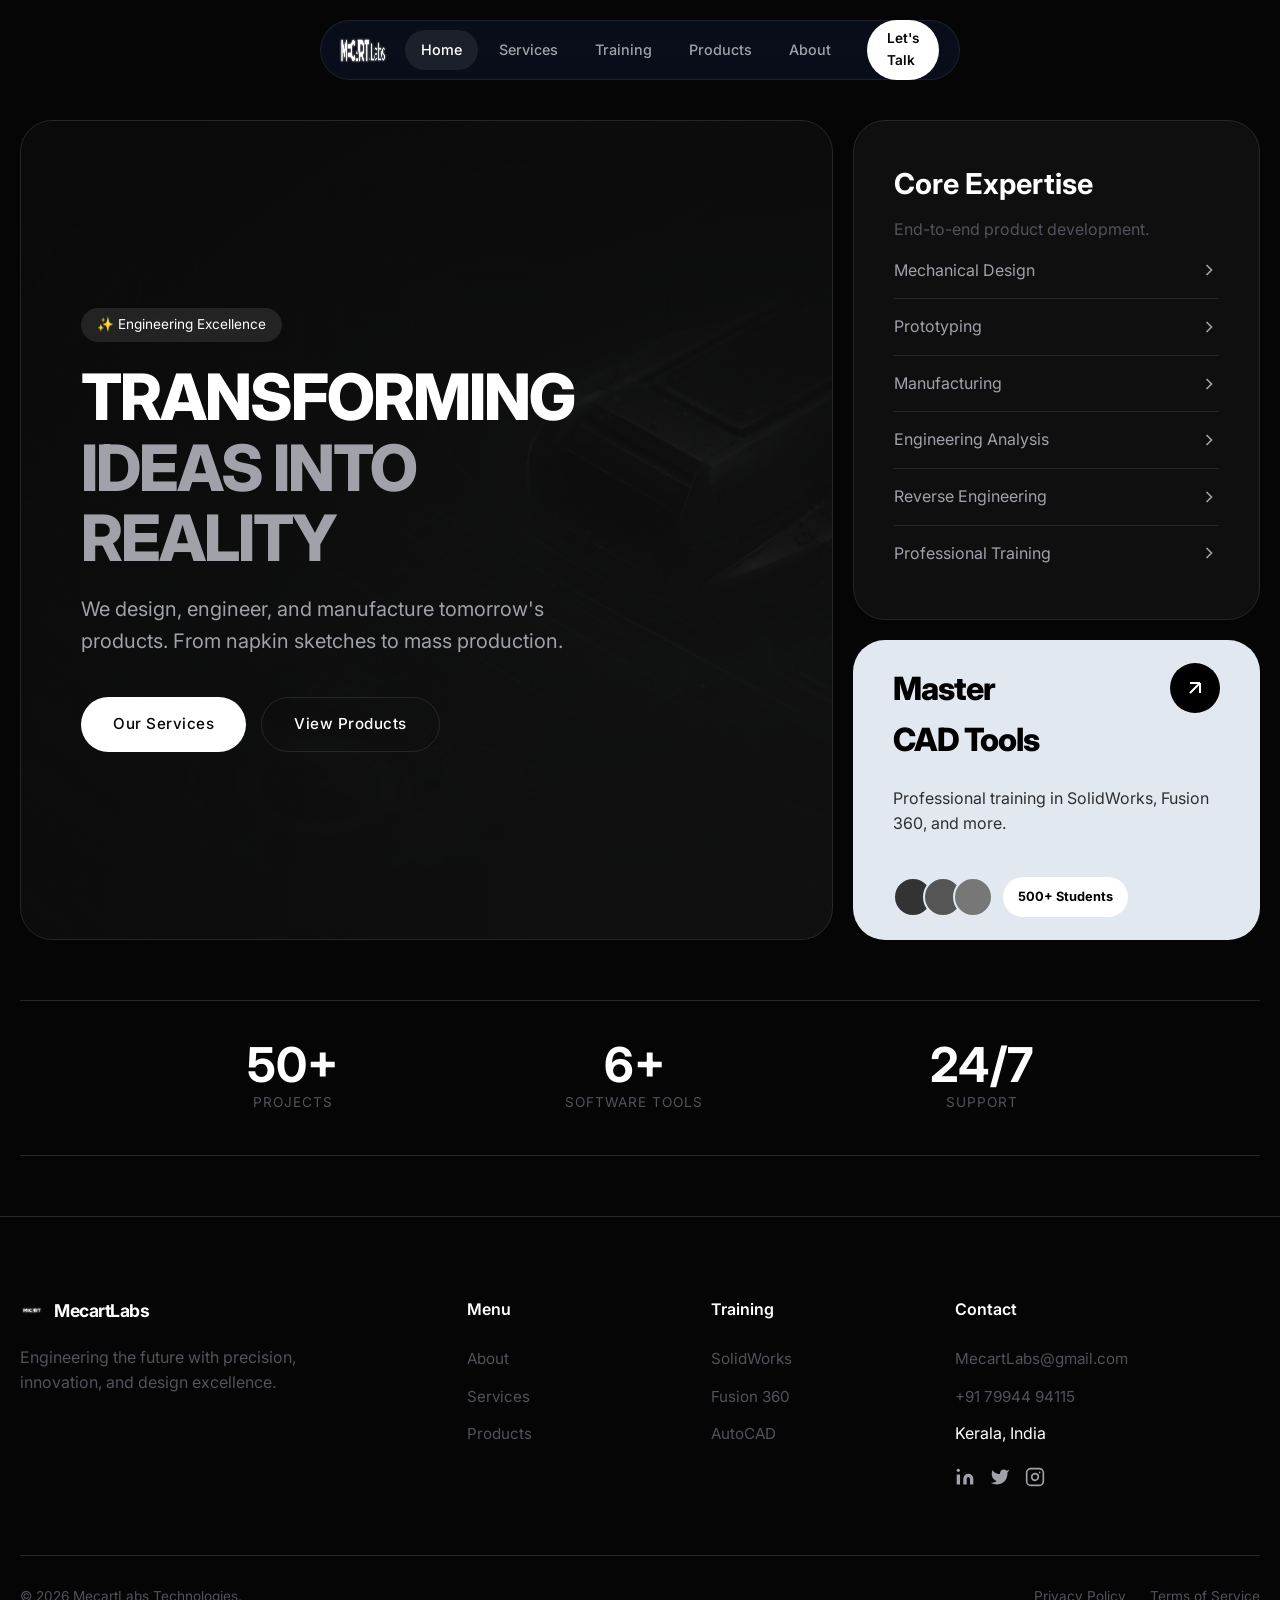
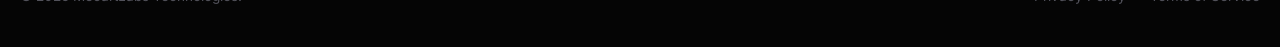
==== index.html @ d646a425 "Initial commit: Website redesign and mobile optimization" ====
<!DOCTYPE html>
<html lang="en">

<head>
    <meta charset="UTF-8">
    <meta name="viewport" content="width=device-width, initial-scale=1.0">
    <title>MecartLabs | Engineering the Future</title>
    <link rel="preconnect" href="https://fonts.googleapis.com">
    <link rel="preconnect" href="https://fonts.gstatic.com" crossorigin>
    <link href="https://fonts.googleapis.com/css2?family=Inter:wght@300;400;500;600;700;800&display=swap"
        rel="stylesheet">
    <link rel="stylesheet" href="css/style.css">
    <style>
        /* Modern Hero Bento Grid */
        .hero-section {
            padding-top: 120px;
            /* Space for fixed nav */
            padding-bottom: 60px;
        }

        .hero-bento {
            display: grid;
            grid-template-columns: 2fr 1fr;
            grid-template-rows: 500px 300px;
            gap: 20px;
        }

        /* Large Main Card */
        .hero-main {
            grid-column: 1 / 2;
            grid-row: 1 / 3;
            background: radial-gradient(circle at bottom right, #1a1a1a 0%, #0F0F0F 100%);
            border: 1px solid var(--border-color);
            border-radius: var(--border-radius-lg);
            padding: 60px;
            position: relative;
            display: flex;
            flex-direction: column;
            justify-content: center;
            overflow: hidden;
        }

        .hero-main::before {
            content: '';
            position: absolute;
            top: 0;
            left: 0;
            width: 100%;
            height: 100%;
            background: url('images/hero_blueprint.png') center/cover no-repeat;
            opacity: 0.4;
            mix-blend-mode: overlay;
        }

        .hero-content {
            position: relative;
            z-index: 2;
            max-width: 80%;
        }

        .hero-title {
            font-size: 4rem;
            line-height: 1.1;
            font-weight: 800;
            margin-bottom: 20px;
            letter-spacing: -2px;
            color: var(--text-primary);
        }

        .hero-subtitle {
            font-size: 1.25rem;
            color: var(--text-secondary);
            margin-bottom: 40px;
            font-weight: 400;
        }

        /* Secondary Top Card - Services */
        .hero-secondary-top {
            grid-column: 2 / 3;
            grid-row: 1 / 2;
            background: #0F0F0F;
            border: 1px solid var(--border-color);
            border-radius: var(--border-radius-lg);
            padding: 40px;
            display: flex;
            flex-direction: column;
            justify-content: space-between;
        }

        .hero-secondary-top h3 {
            font-size: 1.8rem;
            margin-bottom: 10px;
        }

        .service-list-hero li {
            padding: 15px 0;
            border-bottom: 1px solid var(--border-color);
            color: var(--text-secondary);
            display: flex;
            justify-content: space-between;
            align-items: center;
        }

        .service-list-hero li:last-child {
            border-bottom: none;
        }

        /* Secondary Bottom Card - Training CTA */
        .hero-secondary-bottom {
            grid-column: 2 / 3;
            grid-row: 2 / 3;
            background: #E2E8F0;
            /* Light accent for contrast */
            color: #000;
            border-radius: var(--border-radius-lg);
            padding: 40px;
            position: relative;
            overflow: hidden;
            display: flex;
            flex-direction: column;
            justify-content: center;
        }

        .hero-secondary-bottom h3 {
            font-size: 2rem;
            font-weight: 800;
            margin-bottom: 10px;
            letter-spacing: -1px;
        }

        .hero-secondary-bottom p {
            margin-bottom: 20px;
            opacity: 0.8;
        }

        .arrow-btn {
            width: 50px;
            height: 50px;
            border-radius: 50%;
            background: #000;
            color: #fff;
            display: flex;
            align-items: center;
            justify-content: center;
            font-size: 1.5rem;
        }

        /* Stats Strip */
        .stats-strip {
            display: flex;
            justify-content: space-evenly;
            margin-top: 60px;
            padding: 40px 0;
            border-top: 1px solid var(--border-color);
            border-bottom: 1px solid var(--border-color);
        }

        /* Responsive Fix for Hero */
        @media (max-width: 1024px) {
            .hero-bento {
                grid-template-columns: 1fr;
                grid-template-rows: auto auto auto;
            }

            .hero-main,
            .hero-secondary-top,
            .hero-secondary-bottom {
                grid-column: 1 / -1;
                grid-row: auto;
                /* Reset stacking */
            }
        }

        .stat-block {
            text-align: center;
        }

        .stat-block h4 {
            font-size: 3rem;
            font-weight: 700;
            color: var(--text-primary);
            line-height: 1;
        }

        .stat-block span {
            color: var(--text-muted);
            text-transform: uppercase;
            font-size: 0.85rem;
            letter-spacing: 1px;
        }

        @media (max-width: 1024px) {
            .hero-bento {
                grid-template-columns: 1fr;
                grid-template-rows: auto;
            }

            .hero-main {
                grid-column: 1 / -1;
                height: 500px;
            }

            .hero-secondary-top {
                grid-column: 1 / -1;
            }

            .hero-secondary-bottom {
                grid-column: 1 / -1;
            }
        }

        @media (max-width: 768px) {
            .navbar {
                width: 90%;
                left: 50%;
                transform: translateX(-50%);
            }

            .hero-title {
                font-size: 2.5rem;
            }

            .stats-strip {
                flex-direction: column;
                gap: 40px;
            }
        }
    </style>
</head>

<body>

    <!-- Navbar -->
    <nav class="navbar">
        <div class="nav-container">
            <a href="index.html" class="logo">
                <img src="images/logo_final.png" alt="MecartLabs">
                <!-- <span>MecartLabs</span> --> <!-- Hiding text, assuming new logo is full wordmark -->
            </a>

            <div class="nav-links">
                <a href="index.html" class="active">Home</a>
                <a href="services.html">Services</a>
                <a href="training.html">Training</a>
                <a href="products.html">Products</a>
                <a href="about.html">About</a>
            </div>

            <div class="mobile-toggle">
                <svg xmlns="http://www.w3.org/2000/svg" width="24" height="24" viewBox="0 0 24 24" fill="none"
                    stroke="currentColor" stroke-width="2" stroke-linecap="round" stroke-linejoin="round">
                    <line x1="3" y1="12" x2="21" y2="12"></line>
                    <line x1="3" y1="6" x2="21" y2="6"></line>
                    <line x1="3" y1="18" x2="21" y2="18"></line>
                </svg>
            </div>
            <a href="contact.html" class="nav-cta">Let's Talk</a>

        </div>
    </nav>

    <!-- Hero Section -->
    <section class="hero-section">
        <div class="container">
            <div class="hero-bento">

                <!-- Main Card -->
                <div class="hero-main">
                    <div class="hero-content">
                        <div
                            style="display: inline-block; padding: 6px 16px; background: rgba(255,255,255,0.1); border-radius: 50px; font-size: 0.85rem; margin-bottom: 20px; backdrop-filter: blur(4px);">
                            ✨ Engineering Excellence
                        </div>
                        <h1 class="hero-title">TRANSFORMING<br><span style="color: var(--text-secondary);">IDEAS INTO
                                REALITY</span></h1>
                        <p class="hero-subtitle">We design, engineer, and manufacture tomorrow's products. From napkin
                            sketches to mass production.</p>

                        <div style="display: flex; gap: 15px; flex-wrap: wrap;">
                            <a href="services.html" class="btn btn-primary">Our Services</a>
                            <a href="products.html" class="btn btn-outline">View Products</a>
                        </div>
                    </div>
                </div>

                <!-- Secondary Top -->
                <div class="hero-secondary-top">
                    <div>
                        <h3>Core Expertise</h3>
                        <p style="color: var(--text-muted);">End-to-end product development.</p>
                    </div>
                    <ul class="service-list-hero">
                        <li>
                            <span>Mechanical Design</span>
                            <svg width="20" height="20" viewBox="0 0 24 24" fill="none" stroke="currentColor"
                                stroke-width="2">
                                <polyline points="9 18 15 12 9 6"></polyline>
                            </svg>
                        </li>
                        <li>
                            <span>Prototyping</span>
                            <svg width="20" height="20" viewBox="0 0 24 24" fill="none" stroke="currentColor"
                                stroke-width="2">
                                <polyline points="9 18 15 12 9 6"></polyline>
                            </svg>
                        </li>
                        <li>
                            <span>Manufacturing</span>
                            <svg width="20" height="20" viewBox="0 0 24 24" fill="none" stroke="currentColor"
                                stroke-width="2">
                                <polyline points="9 18 15 12 9 6"></polyline>
                        </li>
                        <li>
                            <span>Engineering Analysis</span>
                            <svg width="20" height="20" viewBox="0 0 24 24" fill="none" stroke="currentColor"
                                stroke-width="2">
                                <polyline points="9 18 15 12 9 6"></polyline>
                            </svg>
                        </li>
                        <li>
                            <span>Reverse Engineering</span>
                            <svg width="20" height="20" viewBox="0 0 24 24" fill="none" stroke="currentColor"
                                stroke-width="2">
                                <polyline points="9 18 15 12 9 6"></polyline>
                            </svg>
                        </li>
                        <li>
                            <span>Professional Training</span>
                            <svg width="20" height="20" viewBox="0 0 24 24" fill="none" stroke="currentColor"
                                stroke-width="2">
                                <polyline points="9 18 15 12 9 6"></polyline>
                            </svg>
                        </li>
                    </ul>
                </div>

                <!-- Secondary Bottom -->
                <div class="hero-secondary-bottom">
                    <div>
                        <div style="display: flex; justify-content: space-between; align-items: flex-start;">
                            <h3>Master<br>CAD Tools</h3>
                            <a href="training.html" class="arrow-btn">
                                <svg width="24" height="24" viewBox="0 0 24 24" fill="none" stroke="currentColor"
                                    stroke-width="2">
                                    <path d="M7 17L17 7M17 7H7M17 7V17"></path>
                                </svg>
                            </a>
                        </div>
                        <p style="margin-top: 10px;">Professional training in SolidWorks, Fusion 360, and more.</p>
                    </div>
                    <div style="display: flex; gap: -10px; margin-top: 20px;">
                        <!-- Avatars placeholder -->
                        <div
                            style="width: 40px; height: 40px; border-radius: 50%; background: #333; border: 2px solid #E2E8F0;">
                        </div>
                        <div
                            style="width: 40px; height: 40px; border-radius: 50%; background: #555; border: 2px solid #E2E8F0; margin-left: -10px;">
                        </div>
                        <div
                            style="width: 40px; height: 40px; border-radius: 50%; background: #777; border: 2px solid #E2E8F0; margin-left: -10px;">
                        </div>
                        <div
                            style="height: 40px; padding: 0 15px; border-radius: 20px; background: #fff; color: #000; font-weight: 700; display: flex; align-items: center; margin-left: 10px; font-size: 0.8rem;">
                            500+ Students
                        </div>
                    </div>
                </div>

            </div>

            <!-- Stats -->
            <div class="stats-strip">
                <div class="stat-block">
                    <h4>50+</h4>
                    <span>Projects</span>
                </div>
                <div class="stat-block">
                    <h4>6+</h4>
                    <span>Software Tools</span>
                </div>

                <div class="stat-block">
                    <h4>24/7</h4>
                    <span>Support</span>
                </div>
            </div>
        </div>
    </section>

    <!-- Footer -->
    <footer>
        <div class="container">
            <div class="footer-grid">
                <div class="footer-info">
                    <a href="index.html" class="logo">
                        <img src="images/logo.png" alt="MecartLabs">
                        <span>MecartLabs</span>
                    </a>
                    <p>Engineering the future with precision, innovation, and design excellence.</p>
                </div>
                <div class="footer-col">
                    <h4>Menu</h4>
                    <ul>
                        <li><a href="about.html">About</a></li>
                        <li><a href="services.html">Services</a></li>
                        <li><a href="products.html">Products</a></li>
                    </ul>
                </div>
                <div class="footer-col">
                    <h4>Training</h4>
                    <ul>
                        <li><a href="training.html">SolidWorks</a></li>
                        <li><a href="training.html">Fusion 360</a></li>
                        <li><a href="training.html">AutoCAD</a></li>
                    </ul>
                </div>
                <div class="footer-col">
                    <h4>Contact</h4>
                    <ul>
                        <li><a href="mailto:MecartLabs@gmail.com">MecartLabs@gmail.com</a></li>
                        <li><a href="tel:+917994494115">+91 79944 94115</a></li>
                        <li> Kerala, India</li>
                    </ul>
                    <div style="margin-top: 20px; display: flex; gap: 15px;">
                        <a href="#" style="color: var(--text-secondary);"><svg width="20" height="20"
                                viewBox="0 0 24 24" fill="currentColor">
                                <path
                                    d="M16 8a6 6 0 0 1 6 6v7h-4v-7a2 2 0 0 0-2-2 2 2 0 0 0-2 2v7h-4v-7a6 6 0 0 1 6-6z">
                                </path>
                                <rect x="2" y="9" width="4" height="12"></rect>
                                <circle cx="4" cy="4" r="2"></circle>
                            </svg></a>
                        <a href="#" style="color: var(--text-secondary);"><svg width="20" height="20"
                                viewBox="0 0 24 24" fill="currentColor">
                                <path
                                    d="M23 3a10.9 10.9 0 0 1-3.14 1.53 4.48 4.48 0 0 0-7.86 3v1A10.66 10.66 0 0 1 3 4s-4 9 5 13a11.64 11.64 0 0 1-7 2c9 5 20 0 20-11.5a4.5 4.5 0 0 0-.08-.83A7.72 7.72 0 0 0 23 3z">
                                </path>
                            </svg></a>
                        <a href="https://www.instagram.com/mecartlabs?igsh=YXBhaHN6cTMzMmp0&utm_source=qr"
                            target="_blank" style="color: var(--text-secondary);"><svg width="20" height="20"
                                viewBox="0 0 24 24" fill="none" stroke="currentColor" stroke-width="2"
                                stroke-linecap="round" stroke-linejoin="round">
                                <rect x="2" y="2" width="20" height="20" rx="5" ry="5"></rect>
                                <path d="M16 11.37A4 4 0 1 1 12.63 8 4 4 0 0 1 16 11.37z"></path>
                                <line x1="17.5" y1="6.5" x2="17.51" y2="6.5"></line>
                            </svg></a>
                    </div>
                </div>
            </div>
            <div class="footer-bottom">
                <p>&copy; 2026 MecartLabs Technologies.</p>
                <div class="footer-links">
                    <a href="#" style="margin-left: 20px;">Privacy Policy</a>
                    <a href="#" style="margin-left: 20px;">Terms of Service</a>
                </div>
            </div>
        </div>
    </footer>

    <script src="js/main.js"></script>
</body>

</html>
---- css/style.css ----
:root {
  /* Colors - High-Tech Monochrome */
  --bg-primary: #050505;
  --bg-secondary: #0F0F0F;
  --bg-tertiary: #181818;

  --text-primary: #FFFFFF;
  --text-secondary: #A1A1AA;
  --text-muted: #52525B;

  --accent-primary: #F8FAFC;
  /* White/Silver */
  --accent-secondary: #C0C0C0;
  /* Silver */
  --accent-glow: rgba(255, 255, 255, 0.15);

  --border-color: #27272A;

  /* Typography */
  --font-main: 'Inter', sans-serif;
  --font-display: 'Inter', sans-serif;
  /* Could swap for a more tech font if available */

  /* Spacing & Layout */
  --container-width: 1400px;
  --header-height: 80px;
  --border-radius-lg: 32px;
  --border-radius-md: 24px;
  --border-radius-sm: 12px;
}

/* Reset & Base */
*,
*::before,
*::after {
  box-sizing: border-box;
  margin: 0;
  padding: 0;
}

html {
  scroll-behavior: smooth;
}

body {
  font-family: var(--font-main);
  background-color: var(--bg-primary);
  color: var(--text-primary);
  line-height: 1.6;
  overflow-x: hidden;
  font-size: 16px;
}

a {
  text-decoration: none;
  color: inherit;
  transition: all 0.3s cubic-bezier(0.25, 1, 0.5, 1);
}

ul {
  list-style: none;
}

img {
  max-width: 100%;
  display: block;
}

/* Utilities */
.container {
  max-width: var(--container-width);
  margin: 0 auto;
  padding: 0 20px;
}

.section-padding {
  padding: 100px 0;
}

.text-gradient {
  background: linear-gradient(135deg, #FFFFFF, #94A3B8);
  -webkit-background-clip: text;
  background-clip: text;
  -webkit-text-fill-color: transparent;
}

.bento-grid {
  display: grid;
  gap: 20px;
}

.bento-card {
  background: var(--bg-tertiary);
  border: 1px solid var(--border-color);
  border-radius: var(--border-radius-lg);
  padding: 40px;
  overflow: hidden;
  position: relative;
  transition: transform 0.4s cubic-bezier(0.25, 1, 0.5, 1), border-color 0.3s;
}

.bento-card:hover {
  border-color: var(--text-secondary);
}

/* Buttons */
.btn {
  display: inline-flex;
  align-items: center;
  justify-content: center;
  padding: 14px 32px;
  border-radius: 100px;
  /* Pill shape */
  font-weight: 500;
  font-size: 0.95rem;
  cursor: pointer;
  border: none;
  transition: all 0.3s ease;
  letter-spacing: 0.5px;
}

.btn-primary {
  background: var(--text-primary);
  color: var(--bg-primary);
}

.btn-primary:hover {
  background: #E2E2E2;
  transform: translateY(-2px);
  box-shadow: 0 0 20px rgba(255, 255, 255, 0.2);
}

.btn-outline {
  background: transparent;
  border: 1px solid var(--border-color);
  color: var(--text-primary);
}

.btn-outline:hover {
  border-color: var(--text-primary);
  background: rgba(255, 255, 255, 0.05);
}

/* Navbar - Floating Pill Style */
.navbar {
  position: fixed;
  top: 20px;
  left: 50%;
  transform: translateX(-50%);
  width: auto;
  min-width: 400px;
  /* Restored */
  max-width: 90%;
  height: 60px;
  background: rgba(20, 20, 20, 0.8);
  backdrop-filter: blur(16px);
  -webkit-backdrop-filter: blur(16px);
  z-index: 1000;
  border: 1px solid rgba(255, 255, 255, 0.08);
  border-radius: 100px;
  padding: 5px 20px;
}

.nav-container {
  display: flex;
  justify-content: space-between;
  align-items: center;
  height: 100%;
  width: 100%;
  padding: 0;
  gap: 20px;
}

.logo {
  font-size: 1.1rem;
  font-weight: 700;
  display: flex;
  align-items: center;
  gap: 10px;
  color: var(--text-primary);
  letter-spacing: -0.5px;
}

.logo img {
  height: 24px;
  filter: drop-shadow(0 0 1px rgba(255, 255, 255, 0.8));
}

.nav-links {
  display: flex;
  gap: 5px;
}

.nav-links a {
  font-size: 0.9rem;
  font-weight: 500;
  color: var(--text-secondary);
  padding: 8px 16px;
  border-radius: 100px;
  transition: all 0.2s;
}

.nav-links a:hover,
.nav-links a.active {
  color: var(--text-primary);
  background: rgba(255, 255, 255, 0.08);
}

/* CTA Button in Nav */
.nav-cta {
  background: var(--text-primary);
  color: var(--bg-primary);
  padding: 8px 20px;
  border-radius: 100px;
  font-size: 0.85rem;
  font-weight: 600;
}

/* Mobile Toggle */
.mobile-toggle {
  display: none;
  color: var(--text-primary);
  font-size: 1.5rem;
  cursor: pointer;
}


/* Common Hero Styles */
.page-hero {
  padding: 180px 0 60px;
  text-align: center;
  background: radial-gradient(circle at 50% 0%, #1e1e1e 0%, #050505 60%);
}

.page-hero h1 {
  font-size: 3.5rem;
  margin-bottom: 20px;
  font-weight: 800;
  letter-spacing: -1px;
}

/* Footer */
footer {
  background: var(--bg-primary);
  padding: 80px 0 40px;
  border-top: 1px solid var(--border-color);
}

.footer-grid {
  display: grid;
  grid-template-columns: 2fr 1fr 1fr 1.5fr;
  gap: 40px;
  margin-bottom: 60px;
}

.footer-info p {
  color: var(--text-muted);
  margin-top: 20px;
  max-width: 300px;
}

.footer-col h4 {
  color: var(--text-primary);
  margin-bottom: 24px;
  font-size: 1rem;
  font-weight: 600;
}

.footer-col ul li {
  margin-bottom: 12px;
}

.footer-col ul li a {
  color: var(--text-muted);
  font-size: 0.95rem;
}

.footer-col ul li a:hover {
  color: var(--text-primary);
}

.footer-bottom {
  display: flex;
  justify-content: space-between;
  align-items: center;
  padding-top: 30px;
  border-top: 1px solid var(--border-color);
  color: var(--text-muted);
  font-size: 0.85rem;
}

/* Responsive Design */

/* Tablet & Mobile (max-width: 1024px) */
@media (max-width: 1024px) {
  .container {
    max-width: 100%;
    padding: 0 30px;
  }

  .hero-bento {
    grid-template-columns: 1fr;
    grid-template-rows: auto auto auto;
    /* Stack content */
  }

  .hero-main {
    grid-column: 1 / -1;
    grid-row: auto;
    min-height: 500px;
    padding: 40px;
  }

  .hero-content {
    max-width: 100%;
  }

  .hero-title {
    font-size: 3rem;
  }

  .hero-secondary-top {
    grid-column: 1 / -1;
    grid-row: auto;
  }

  .hero-secondary-bottom {
    grid-column: 1 / -1;
    grid-row: auto;
  }

  .stats-strip {
    padding: 30px 0;
    flex-wrap: wrap;
    /* Allow wrapping */
    gap: 30px;
  }

  .stats-strip .stat-block {
    flex: 1 1 40%;
    /* 2 stats per row */
    text-align: center;
    margin-right: 0 !important;
  }
}

/* Mobile Devices (max-width: 768px) */
@media (max-width: 768px) {
  .navbar {
    width: 90%;
    left: 50%;
    min-width: unset;
    justify-content: space-between;
    padding: 10px 20px;
  }

  .nav-links {
    display: none;
    /* Hidden by default */
    position: absolute;
    top: 70px;
    left: 0;
    width: 100%;
    background: rgba(20, 20, 20, 0.95);
    backdrop-filter: blur(16px);
    -webkit-backdrop-filter: blur(16px);
    flex-direction: column;
    padding: 20px;
    border-radius: 20px;
    border: 1px solid rgba(255, 255, 255, 0.1);
    z-index: 999;
  }

  .nav-links.active {
    display: flex;
  }

  .nav-cta {
    display: none;
    /* Hide CTA on mobile, maybe move into menu */
  }

  .mobile-toggle {
    display: block;
  }

  .page-hero {
    padding: 140px 0 40px;
  }

  .page-hero h1 {
    font-size: 2.5rem;
  }

  .footer-grid {
    grid-template-columns: 1fr;
    gap: 40px;
    text-align: left;
  }

  .footer-bottom {
    flex-direction: column;
    gap: 15px;
    text-align: center;
  }

  /* Services & Contact Stacking */
  .contact-layout {
    grid-template-columns: 1fr;
  }
}
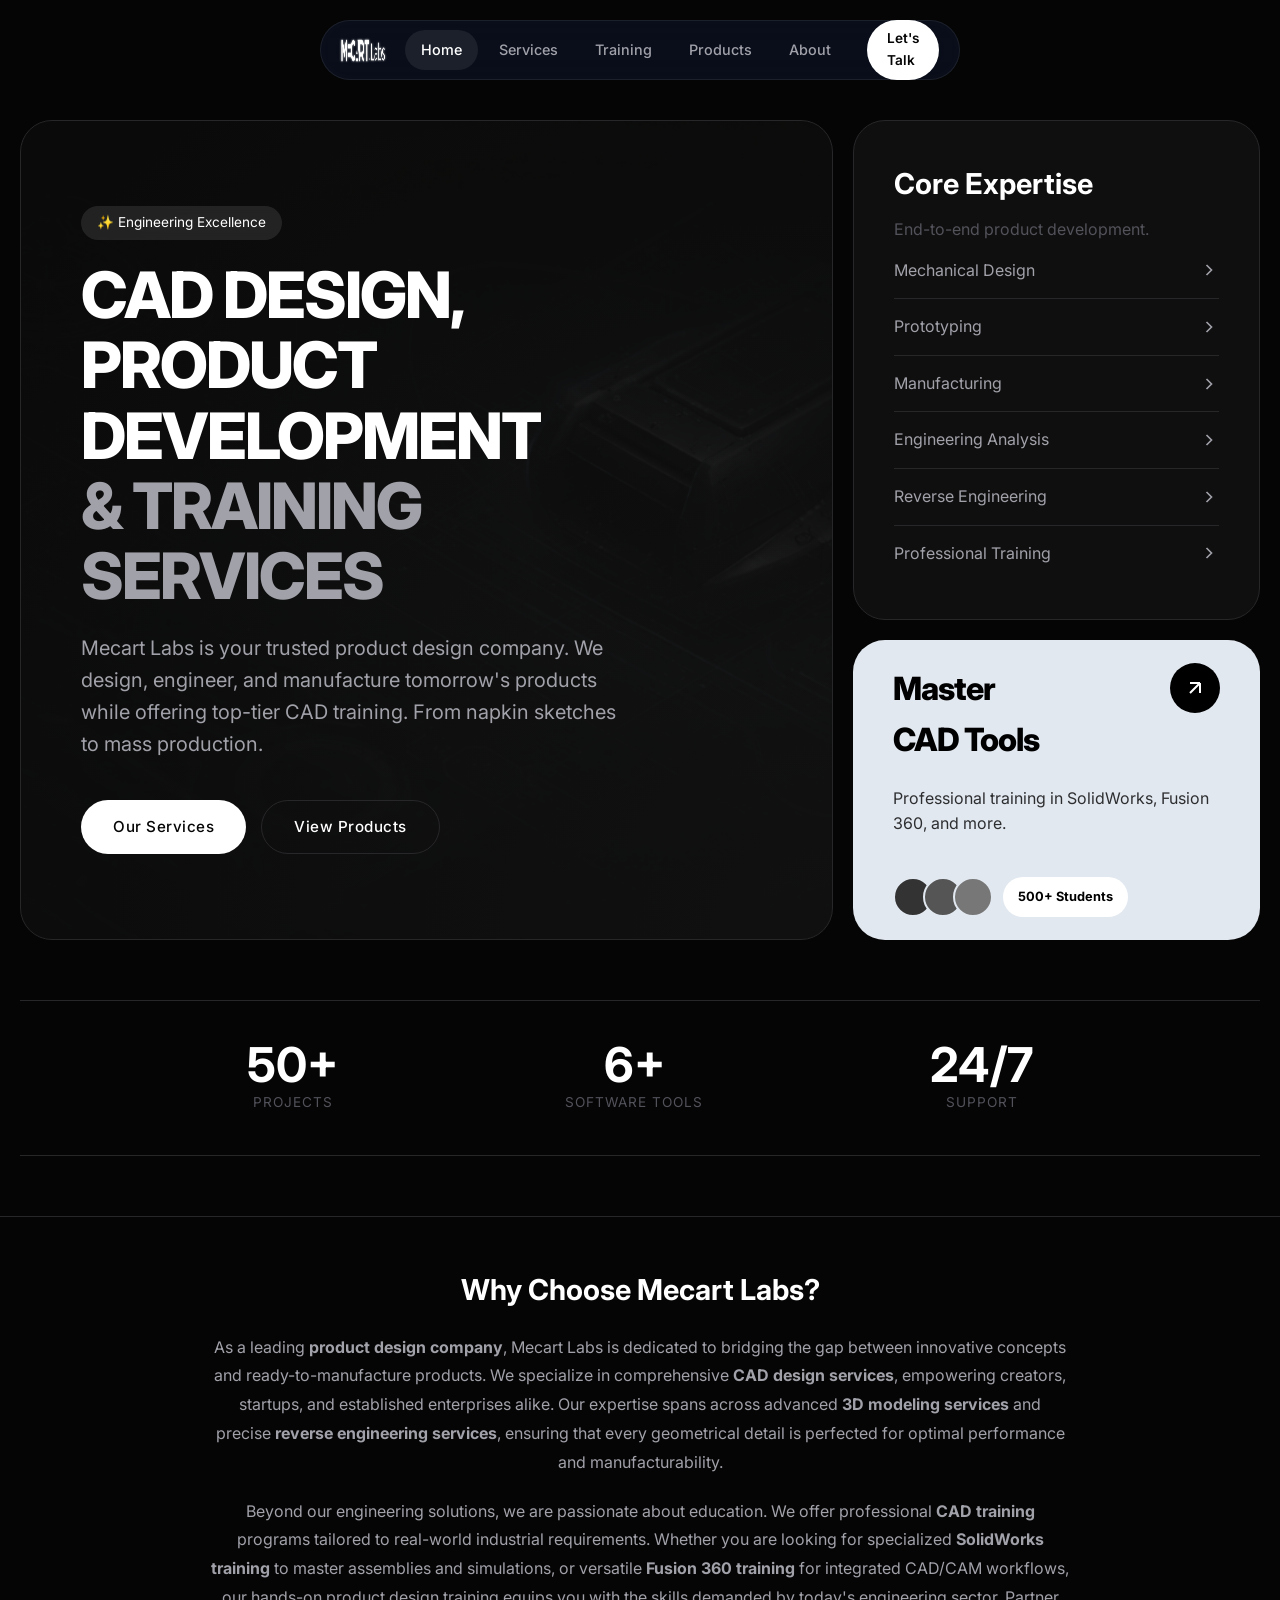
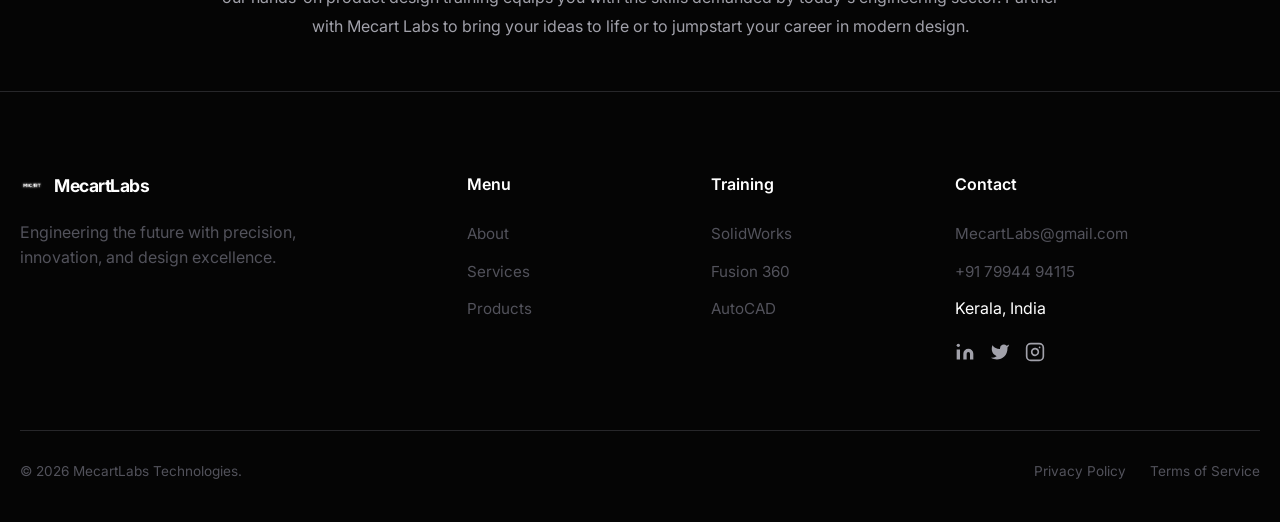
==== commit a05aa50e: "SEO Optimization: Update meta tags, H1s, add alt text, and SEO content sections" ====
--- a/index.html
+++ b/index.html
@@ -4,228 +4,14 @@
 <head>
     <meta charset="UTF-8">
     <meta name="viewport" content="width=device-width, initial-scale=1.0">
-    <title>MecartLabs | Engineering the Future</title>
+    <meta name="description" content="Mecart Labs is a premier product design company offering 3D modeling services, reverse engineering services, and professional CAD training including SolidWorks and Fusion 360 training.">
+    <title>Mecart Labs | CAD Design, Product Development & Training Services</title>
     <link rel="preconnect" href="https://fonts.googleapis.com">
     <link rel="preconnect" href="https://fonts.gstatic.com" crossorigin>
     <link href="https://fonts.googleapis.com/css2?family=Inter:wght@300;400;500;600;700;800&display=swap"
         rel="stylesheet">
     <link rel="stylesheet" href="css/style.css">
-    <style>
-        /* Modern Hero Bento Grid */
-        .hero-section {
-            padding-top: 120px;
-            /* Space for fixed nav */
-            padding-bottom: 60px;
-        }
-
-        .hero-bento {
-            display: grid;
-            grid-template-columns: 2fr 1fr;
-            grid-template-rows: 500px 300px;
-            gap: 20px;
-        }
-
-        /* Large Main Card */
-        .hero-main {
-            grid-column: 1 / 2;
-            grid-row: 1 / 3;
-            background: radial-gradient(circle at bottom right, #1a1a1a 0%, #0F0F0F 100%);
-            border: 1px solid var(--border-color);
-            border-radius: var(--border-radius-lg);
-            padding: 60px;
-            position: relative;
-            display: flex;
-            flex-direction: column;
-            justify-content: center;
-            overflow: hidden;
-        }
-
-        .hero-main::before {
-            content: '';
-            position: absolute;
-            top: 0;
-            left: 0;
-            width: 100%;
-            height: 100%;
-            background: url('images/hero_blueprint.png') center/cover no-repeat;
-            opacity: 0.4;
-            mix-blend-mode: overlay;
-        }
-
-        .hero-content {
-            position: relative;
-            z-index: 2;
-            max-width: 80%;
-        }
-
-        .hero-title {
-            font-size: 4rem;
-            line-height: 1.1;
-            font-weight: 800;
-            margin-bottom: 20px;
-            letter-spacing: -2px;
-            color: var(--text-primary);
-        }
-
-        .hero-subtitle {
-            font-size: 1.25rem;
-            color: var(--text-secondary);
-            margin-bottom: 40px;
-            font-weight: 400;
-        }
-
-        /* Secondary Top Card - Services */
-        .hero-secondary-top {
-            grid-column: 2 / 3;
-            grid-row: 1 / 2;
-            background: #0F0F0F;
-            border: 1px solid var(--border-color);
-            border-radius: var(--border-radius-lg);
-            padding: 40px;
-            display: flex;
-            flex-direction: column;
-            justify-content: space-between;
-        }
-
-        .hero-secondary-top h3 {
-            font-size: 1.8rem;
-            margin-bottom: 10px;
-        }
-
-        .service-list-hero li {
-            padding: 15px 0;
-            border-bottom: 1px solid var(--border-color);
-            color: var(--text-secondary);
-            display: flex;
-            justify-content: space-between;
-            align-items: center;
-        }
-
-        .service-list-hero li:last-child {
-            border-bottom: none;
-        }
-
-        /* Secondary Bottom Card - Training CTA */
-        .hero-secondary-bottom {
-            grid-column: 2 / 3;
-            grid-row: 2 / 3;
-            background: #E2E8F0;
-            /* Light accent for contrast */
-            color: #000;
-            border-radius: var(--border-radius-lg);
-            padding: 40px;
-            position: relative;
-            overflow: hidden;
-            display: flex;
-            flex-direction: column;
-            justify-content: center;
-        }
-
-        .hero-secondary-bottom h3 {
-            font-size: 2rem;
-            font-weight: 800;
-            margin-bottom: 10px;
-            letter-spacing: -1px;
-        }
-
-        .hero-secondary-bottom p {
-            margin-bottom: 20px;
-            opacity: 0.8;
-        }
-
-        .arrow-btn {
-            width: 50px;
-            height: 50px;
-            border-radius: 50%;
-            background: #000;
-            color: #fff;
-            display: flex;
-            align-items: center;
-            justify-content: center;
-            font-size: 1.5rem;
-        }
-
-        /* Stats Strip */
-        .stats-strip {
-            display: flex;
-            justify-content: space-evenly;
-            margin-top: 60px;
-            padding: 40px 0;
-            border-top: 1px solid var(--border-color);
-            border-bottom: 1px solid var(--border-color);
-        }
-
-        /* Responsive Fix for Hero */
-        @media (max-width: 1024px) {
-            .hero-bento {
-                grid-template-columns: 1fr;
-                grid-template-rows: auto auto auto;
-            }
-
-            .hero-main,
-            .hero-secondary-top,
-            .hero-secondary-bottom {
-                grid-column: 1 / -1;
-                grid-row: auto;
-                /* Reset stacking */
-            }
-        }
-
-        .stat-block {
-            text-align: center;
-        }
-
-        .stat-block h4 {
-            font-size: 3rem;
-            font-weight: 700;
-            color: var(--text-primary);
-            line-height: 1;
-        }
-
-        .stat-block span {
-            color: var(--text-muted);
-            text-transform: uppercase;
-            font-size: 0.85rem;
-            letter-spacing: 1px;
-        }
-
-        @media (max-width: 1024px) {
-            .hero-bento {
-                grid-template-columns: 1fr;
-                grid-template-rows: auto;
-            }
-
-            .hero-main {
-                grid-column: 1 / -1;
-                height: 500px;
-            }
-
-            .hero-secondary-top {
-                grid-column: 1 / -1;
-            }
-
-            .hero-secondary-bottom {
-                grid-column: 1 / -1;
-            }
-        }
-
-        @media (max-width: 768px) {
-            .navbar {
-                width: 90%;
-                left: 50%;
-                transform: translateX(-50%);
-            }
-
-            .hero-title {
-                font-size: 2.5rem;
-            }
-
-            .stats-strip {
-                flex-direction: column;
-                gap: 40px;
-            }
-        }
-    </style>
+
 </head>
 
 <body>
@@ -234,7 +20,7 @@
     <nav class="navbar">
         <div class="nav-container">
             <a href="index.html" class="logo">
-                <img src="images/logo_final.png" alt="MecartLabs">
+                <img src="images/logo_final.png" alt="Mecart Labs - Product Design Company & CAD Training">
                 <!-- <span>MecartLabs</span> --> <!-- Hiding text, assuming new logo is full wordmark -->
             </a>
 
@@ -271,10 +57,8 @@
                             style="display: inline-block; padding: 6px 16px; background: rgba(255,255,255,0.1); border-radius: 50px; font-size: 0.85rem; margin-bottom: 20px; backdrop-filter: blur(4px);">
                             ✨ Engineering Excellence
                         </div>
-                        <h1 class="hero-title">TRANSFORMING<br><span style="color: var(--text-secondary);">IDEAS INTO
-                                REALITY</span></h1>
-                        <p class="hero-subtitle">We design, engineer, and manufacture tomorrow's products. From napkin
-                            sketches to mass production.</p>
+                        <h1 class="hero-title">CAD DESIGN, PRODUCT DEVELOPMENT<br><span style="color: var(--text-secondary);">& TRAINING SERVICES</span></h1>
+                        <p class="hero-subtitle">Mecart Labs is your trusted product design company. We design, engineer, and manufacture tomorrow's products while offering top-tier CAD training. From napkin sketches to mass production.</p>
 
                         <div style="display: flex; gap: 15px; flex-wrap: wrap;">
                             <a href="services.html" class="btn btn-primary">Our Services</a>
@@ -387,13 +171,26 @@
         </div>
     </section>
 
+    <!-- SEO Content Section -->
+    <section class="section-padding" style="padding-top: 50px; padding-bottom: 50px; border-top: 1px solid var(--border-color);">
+        <div class="container" style="max-width: 900px; text-align: center;">
+            <h2 style="font-size: 1.8rem; margin-bottom: 20px;">Why Choose Mecart Labs?</h2>
+            <p style="color: var(--text-secondary); line-height: 1.8; margin-bottom: 20px;">
+                As a leading <strong>product design company</strong>, Mecart Labs is dedicated to bridging the gap between innovative concepts and ready-to-manufacture products. We specialize in comprehensive <strong>CAD design services</strong>, empowering creators, startups, and established enterprises alike. Our expertise spans across advanced <strong>3D modeling services</strong> and precise <strong>reverse engineering services</strong>, ensuring that every geometrical detail is perfected for optimal performance and manufacturability.
+            </p>
+            <p style="color: var(--text-secondary); line-height: 1.8;">
+                Beyond our engineering solutions, we are passionate about education. We offer professional <strong>CAD training</strong> programs tailored to real-world industrial requirements. Whether you are looking for specialized <strong>SolidWorks training</strong> to master assemblies and simulations, or versatile <strong>Fusion 360 training</strong> for integrated CAD/CAM workflows, our hands-on product design training equips you with the skills demanded by today's engineering sector. Partner with Mecart Labs to bring your ideas to life or to jumpstart your career in modern design.
+            </p>
+        </div>
+    </section>
+
     <!-- Footer -->
     <footer>
         <div class="container">
             <div class="footer-grid">
                 <div class="footer-info">
                     <a href="index.html" class="logo">
-                        <img src="images/logo.png" alt="MecartLabs">
+                        <img src="images/logo.png" alt="Mecart Labs - 3D Modeling Services">
                         <span>MecartLabs</span>
                     </a>
                     <p>Engineering the future with precision, innovation, and design excellence.</p>
--- a/css/style.css
+++ b/css/style.css
@@ -289,7 +289,219 @@
   font-size: 0.85rem;
 }
 
-/* Responsive Design */
+
+
+/* =========================================
+   Migrated Styles from index.html
+   ========================================= */
+
+/* Modern Hero Bento Grid */
+.hero-section {
+  padding-top: 120px;
+  padding-bottom: 60px;
+}
+
+.hero-bento {
+  display: grid;
+  grid-template-columns: 2fr 1fr;
+  grid-template-rows: 500px 300px;
+  gap: 20px;
+}
+
+/* Large Main Card */
+.hero-main {
+  grid-column: 1 / 2;
+  grid-row: 1 / 3;
+  background: radial-gradient(circle at bottom right, #1a1a1a 0%, #0F0F0F 100%);
+  border: 1px solid var(--border-color);
+  border-radius: var(--border-radius-lg);
+  padding: 60px;
+  position: relative;
+  display: flex;
+  flex-direction: column;
+  justify-content: center;
+  overflow: hidden;
+}
+
+.hero-main::before {
+  content: '';
+  position: absolute;
+  top: 0;
+  left: 0;
+  width: 100%;
+  height: 100%;
+  background: url('../images/hero_blueprint.png') center/cover no-repeat;
+  opacity: 0.4;
+  mix-blend-mode: overlay;
+}
+
+.hero-content {
+  position: relative;
+  z-index: 2;
+  max-width: 80%;
+}
+
+.hero-title {
+  font-size: 4rem;
+  line-height: 1.1;
+  font-weight: 800;
+  margin-bottom: 20px;
+  letter-spacing: -2px;
+  color: var(--text-primary);
+}
+
+.hero-subtitle {
+  font-size: 1.25rem;
+  color: var(--text-secondary);
+  margin-bottom: 40px;
+  font-weight: 400;
+}
+
+/* Secondary Top Card - Services */
+.hero-secondary-top {
+  grid-column: 2 / 3;
+  grid-row: 1 / 2;
+  background: #0F0F0F;
+  border: 1px solid var(--border-color);
+  border-radius: var(--border-radius-lg);
+  padding: 40px;
+  display: flex;
+  flex-direction: column;
+  justify-content: space-between;
+}
+
+.hero-secondary-top h3 {
+  font-size: 1.8rem;
+  margin-bottom: 10px;
+}
+
+.service-list-hero li {
+  padding: 15px 0;
+  border-bottom: 1px solid var(--border-color);
+  color: var(--text-secondary);
+  display: flex;
+  justify-content: space-between;
+  align-items: center;
+}
+
+.service-list-hero li:last-child {
+  border-bottom: none;
+}
+
+/* Secondary Bottom Card - Training CTA */
+.hero-secondary-bottom {
+  grid-column: 2 / 3;
+  grid-row: 2 / 3;
+  background: #E2E8F0;
+  color: #000;
+  border-radius: var(--border-radius-lg);
+  padding: 40px;
+  position: relative;
+  overflow: hidden;
+  display: flex;
+  flex-direction: column;
+  justify-content: center;
+}
+
+.hero-secondary-bottom h3 {
+  font-size: 2rem;
+  font-weight: 800;
+  margin-bottom: 10px;
+  letter-spacing: -1px;
+}
+
+.hero-secondary-bottom p {
+  margin-bottom: 20px;
+  opacity: 0.8;
+}
+
+.arrow-btn {
+  width: 50px;
+  height: 50px;
+  border-radius: 50%;
+  background: #000;
+  color: #fff;
+  display: flex;
+  align-items: center;
+  justify-content: center;
+  font-size: 1.5rem;
+}
+
+/* Stats Strip */
+.stats-strip {
+  display: flex;
+  justify-content: space-evenly;
+  margin-top: 60px;
+  padding: 40px 0;
+  border-top: 1px solid var(--border-color);
+  border-bottom: 1px solid var(--border-color);
+}
+
+.stat-block {
+  text-align: center;
+}
+
+.stat-block h4 {
+  font-size: 3rem;
+  font-weight: 700;
+  color: var(--text-primary);
+  line-height: 1;
+}
+
+.stat-block span {
+  color: var(--text-muted);
+  text-transform: uppercase;
+  font-size: 0.85rem;
+  letter-spacing: 1px;
+}
+
+/* About Page Styles */
+.about-grid {
+  display: grid;
+  grid-template-columns: 1fr 1fr;
+  gap: 40px;
+  align-items: stretch;
+}
+
+.about-card {
+  background: var(--bg-tertiary);
+  border: 1px solid var(--border-color);
+  border-radius: var(--border-radius-lg);
+  padding: 50px;
+  display: flex;
+  flex-direction: column;
+  justify-content: center;
+}
+
+.about-card h2 {
+  font-size: 2.5rem;
+  margin-bottom: 30px;
+  line-height: 1.1;
+  color: var(--text-primary);
+}
+
+.about-lead {
+  color: var(--text-secondary);
+  margin-bottom: 20px;
+  font-size: 1.1rem;
+}
+
+.about-text {
+  color: var(--text-muted);
+  margin-bottom: 40px;
+}
+
+.about-image-card {
+  background: url('../images/hero_robot.jpg') center/cover;
+  border-radius: var(--border-radius-lg);
+  opacity: 0.8;
+  min-height: 400px;
+  border: 1px solid var(--border-color);
+}
+
+/* =========================================
+   Responsive Design (Mobile & Tablet)
+   ========================================= */
 
 /* Tablet & Mobile (max-width: 1024px) */
 @media (max-width: 1024px) {
@@ -301,51 +513,62 @@
   .hero-bento {
     grid-template-columns: 1fr;
     grid-template-rows: auto auto auto;
-    /* Stack content */
-  }
-
-  .hero-main {
-    grid-column: 1 / -1;
-    grid-row: auto;
-    min-height: 500px;
-    padding: 40px;
-  }
-
-  .hero-content {
-    max-width: 100%;
-  }
-
-  .hero-title {
-    font-size: 3rem;
-  }
-
-  .hero-secondary-top {
-    grid-column: 1 / -1;
-    grid-row: auto;
-  }
-
+  }
+
+  .hero-main,
+  .hero-secondary-top,
   .hero-secondary-bottom {
     grid-column: 1 / -1;
     grid-row: auto;
   }
 
+  .hero-main {
+    min-height: 500px;
+    padding: 40px;
+  }
+
+  .hero-content {
+    max-width: 100%;
+  }
+
+  .hero-title {
+    font-size: 3rem;
+  }
+
   .stats-strip {
     padding: 30px 0;
     flex-wrap: wrap;
-    /* Allow wrapping */
     gap: 30px;
   }
 
   .stats-strip .stat-block {
     flex: 1 1 40%;
-    /* 2 stats per row */
-    text-align: center;
     margin-right: 0 !important;
   }
 }
 
 /* Mobile Devices (max-width: 768px) */
 @media (max-width: 768px) {
+
+  /* Prevent horizontal scroll */
+  html,
+  body {
+    overflow-x: hidden;
+    width: 100%;
+  }
+
+  .container {
+    padding: 0 20px;
+    width: 100%;
+    overflow-x: hidden;
+  }
+
+  .bento-card {
+    padding: 24px;
+    width: 100%;
+  }
+
+  /* Optimized Navbar */
   .navbar {
     width: 90%;
     left: 50%;
@@ -356,40 +579,135 @@
 
   .nav-links {
     display: none;
-    /* Hidden by default */
     position: absolute;
     top: 70px;
     left: 0;
     width: 100%;
-    background: rgba(20, 20, 20, 0.95);
-    backdrop-filter: blur(16px);
-    -webkit-backdrop-filter: blur(16px);
+    background: rgba(15, 15, 15, 0.98);
+    backdrop-filter: blur(20px);
+    -webkit-backdrop-filter: blur(20px);
     flex-direction: column;
-    padding: 20px;
-    border-radius: 20px;
+    padding: 30px 20px;
+    border-radius: 24px;
     border: 1px solid rgba(255, 255, 255, 0.1);
     z-index: 999;
+    align-items: center;
+    box-shadow: 0 10px 40px rgba(0, 0, 0, 0.5);
   }
 
   .nav-links.active {
     display: flex;
   }
 
+  /* Scale Logo for Mobile */
+  .logo img {
+    transform: scale(0.6);
+    transform-origin: left center;
+  }
+
+  .nav-links a {
+    width: 100%;
+    text-align: center;
+    padding: 15px;
+    font-size: 1.1rem;
+  }
+
   .nav-cta {
     display: none;
-    /* Hide CTA on mobile, maybe move into menu */
   }
 
   .mobile-toggle {
     display: block;
   }
 
+  /* Hero Section Optimizations (Global) */
   .page-hero {
     padding: 140px 0 40px;
   }
 
+  /* Critical Fix: Hero Title Typography for All Pages */
+  .hero-title,
   .page-hero h1 {
-    font-size: 2.5rem;
+    font-size: 1.8rem !important;
+    /* Smaller size to fit long words */
+    line-height: 1.1;
+    word-break: normal;
+    /* Default break behavior */
+    overflow-wrap: normal;
+    /* Try not to break words */
+    -webkit-hyphens: none;
+    -ms-hyphens: none;
+    hyphens: none !important;
+    /* Strict no-hyphens rule */
+    width: 100%;
+    text-align: center !important;
+    padding: 0 2px;
+    /* Maximum horizontal space */
+  }
+
+  .hero-subtitle,
+  .page-hero p {
+    font-size: 1rem;
+    max-width: 100%;
+  }
+
+  /* Hero Buttons - Full Width */
+  .hero-content div[style*="flex"] {
+    flex-direction: column;
+    width: 100%;
+    gap: 15px !important;
+  }
+
+  /* Force Centering of Hero Content Container */
+  .hero-content {
+    display: flex;
+    flex-direction: column;
+    align-items: center;
+    text-align: center;
+    width: 100%;
+  }
+
+  .hero-content .btn {
+    width: 100%;
+  }
+
+  /* Stats Strip - 2x2 Grid */
+  .stats-strip {
+    display: grid;
+    grid-template-columns: 1fr 1fr;
+    gap: 15px;
+    text-align: center;
+    width: 100%;
+  }
+
+  .stat-block {
+    flex: unset;
+    min-width: 0;
+  }
+
+  .stat-block h4 {
+    font-size: 2rem;
+  }
+
+  /* Force vertical stacking for Services/Training grids */
+  .services-layout,
+  .training-bento,
+  .product-bento {
+    display: flex !important;
+    flex-direction: column !important;
+    gap: 30px;
+  }
+
+  /* Or if grid used */
+  [class*="bento"],
+  [class*="layout"] {
+    grid-template-columns: 1fr !important;
+  }
+
+
+  /* Or if grid used */
+  [class*="grid"] {
+    grid-template-columns: 1fr !important;
   }
 
   .footer-grid {
@@ -404,8 +722,26 @@
     text-align: center;
   }
 
-  /* Services & Contact Stacking */
   .contact-layout {
     grid-template-columns: 1fr;
   }
+
+  /* About Page Mobile Fixes */
+  .about-grid {
+    grid-template-columns: 1fr !important;
+    gap: 20px;
+  }
+
+  .about-card {
+    padding: 30px !important;
+    text-align: center !important;
+    align-items: center;
+  }
+
+  .about-card h2 {
+    font-size: 1.8rem !important;
+    /* Resize to match hero confidence */
+    hyphens: none !important;
+    word-break: keep-all;
+  }
 }
